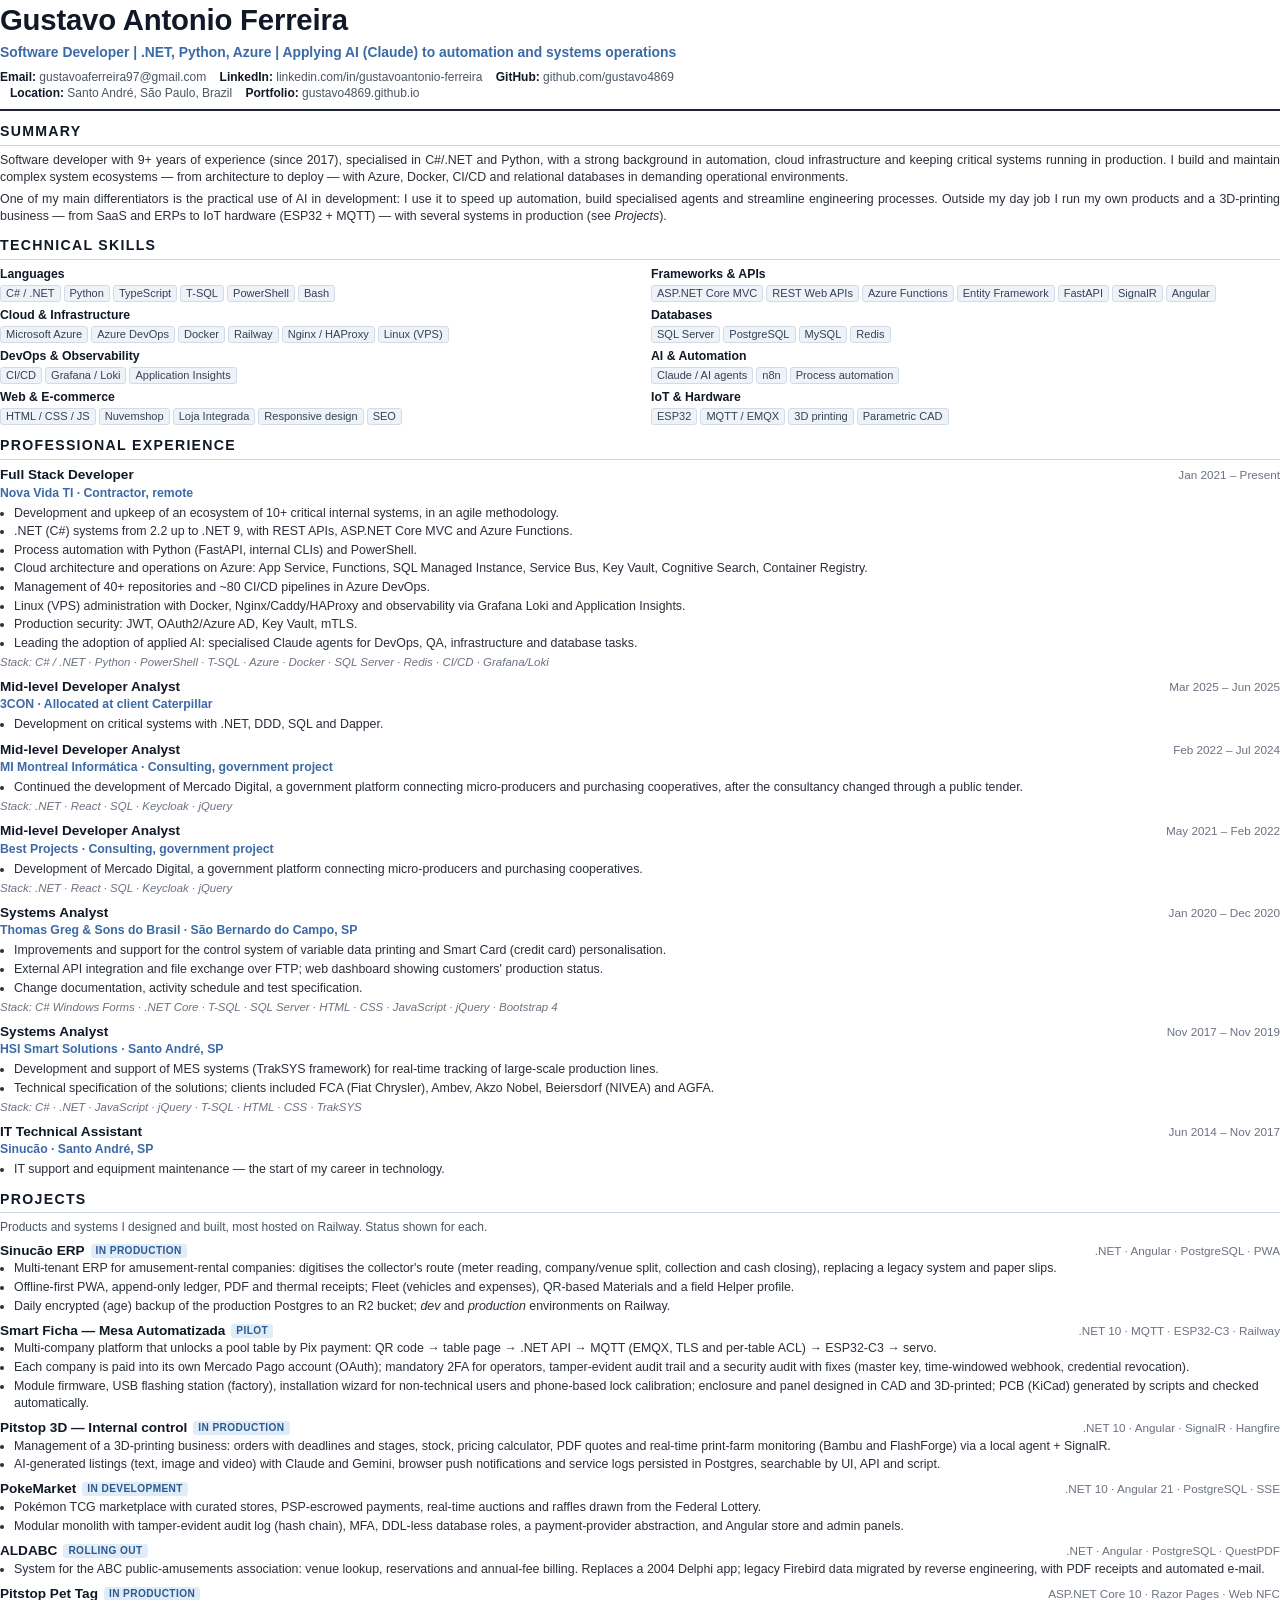
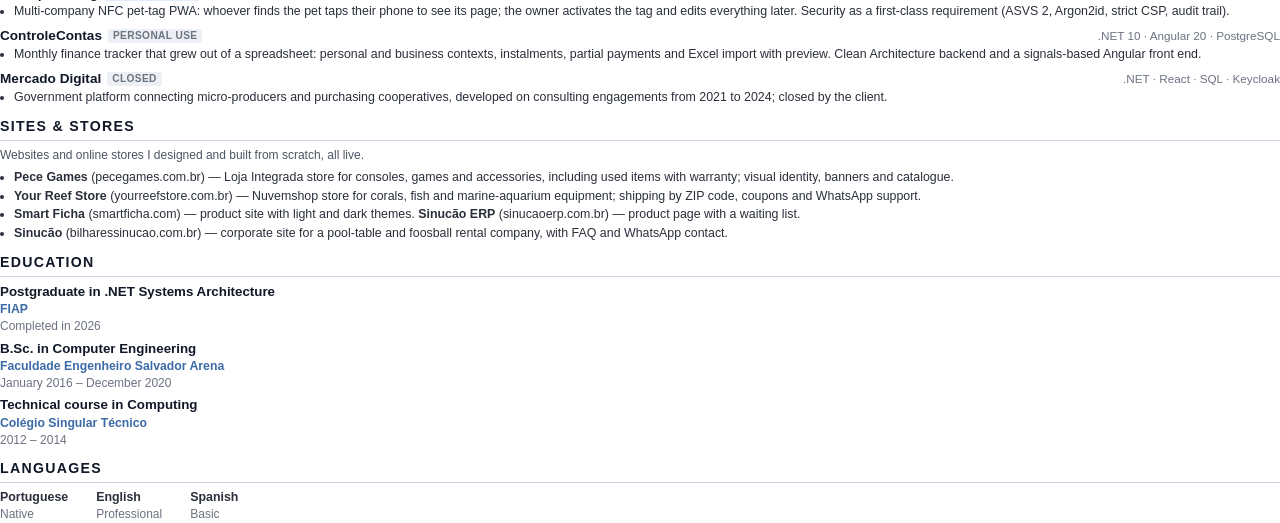
==== cv/curriculo-en.html @ bd2e569a "Site de portfólio e currículo (PT/EN) Single page estática (HTML+CSS+JS) com projetos, sites, experi" ====
<!doctype html>
<html lang="en">
<head>
<meta charset="utf-8">
<title>Résumé — Gustavo Antonio Ferreira</title>
<link rel="stylesheet" href="cv.css">
</head>
<body>

<h1>Gustavo Antonio Ferreira</h1>
<div class="role">Software Developer | .NET, Python, Azure | Applying AI (Claude) to automation and systems operations</div>
<div class="contact"><b>Email:</b> gustavoaferreira97@gmail.com <b>LinkedIn:</b> linkedin.com/in/gustavoantonio-ferreira <b>GitHub:</b> github.com/gustavo4869<br><b>Location:</b> Santo André, São Paulo, Brazil <b>Portfolio:</b> gustavo4869.github.io</div>
<div class="rule"></div>

<h2>Summary</h2>
<p>Software developer with 9+ years of experience (since 2017), specialised in C#/.NET and Python, with a strong background in automation, cloud infrastructure and keeping critical systems running in production. I build and maintain complex system ecosystems — from architecture to deploy — with Azure, Docker, CI/CD and relational databases in demanding operational environments.</p>
<p>One of my main differentiators is the practical use of AI in development: I use it to speed up automation, build specialised agents and streamline engineering processes. Outside my day job I run my own products and a 3D-printing business — from SaaS and ERPs to IoT hardware (ESP32 + MQTT) — with several systems in production (see <i>Projects</i>).</p>

<h2>Technical skills</h2>
<div class="skills">
  <div><h3>Languages</h3><ul class="tags"><li>C# / .NET</li><li>Python</li><li>TypeScript</li><li>T-SQL</li><li>PowerShell</li><li>Bash</li></ul></div>
  <div><h3>Frameworks &amp; APIs</h3><ul class="tags"><li>ASP.NET Core MVC</li><li>REST Web APIs</li><li>Azure Functions</li><li>Entity Framework</li><li>FastAPI</li><li>SignalR</li><li>Angular</li></ul></div>
  <div><h3>Cloud &amp; Infrastructure</h3><ul class="tags"><li>Microsoft Azure</li><li>Azure DevOps</li><li>Docker</li><li>Railway</li><li>Nginx / HAProxy</li><li>Linux (VPS)</li></ul></div>
  <div><h3>Databases</h3><ul class="tags"><li>SQL Server</li><li>PostgreSQL</li><li>MySQL</li><li>Redis</li></ul></div>
  <div><h3>DevOps &amp; Observability</h3><ul class="tags"><li>CI/CD</li><li>Grafana / Loki</li><li>Application Insights</li></ul></div>
  <div><h3>AI &amp; Automation</h3><ul class="tags"><li>Claude / AI agents</li><li>n8n</li><li>Process automation</li></ul></div>
  <div><h3>Web &amp; E-commerce</h3><ul class="tags"><li>HTML / CSS / JS</li><li>Nuvemshop</li><li>Loja Integrada</li><li>Responsive design</li><li>SEO</li></ul></div>
  <div><h3>IoT &amp; Hardware</h3><ul class="tags"><li>ESP32</li><li>MQTT / EMQX</li><li>3D printing</li><li>Parametric CAD</li></ul></div>
</div>

<h2>Professional experience</h2>

<div class="job">
  <div class="head"><h3>Full Stack Developer</h3><span class="date">Jan 2021 – Present</span></div>
  <div class="org">Nova Vida TI · Contractor, remote</div>
  <ul class="b">
    <li>Development and upkeep of an ecosystem of 10+ critical internal systems, in an agile methodology.</li>
    <li>.NET (C#) systems from 2.2 up to .NET 9, with REST APIs, ASP.NET Core MVC and Azure Functions.</li>
    <li>Process automation with Python (FastAPI, internal CLIs) and PowerShell.</li>
    <li>Cloud architecture and operations on Azure: App Service, Functions, SQL Managed Instance, Service Bus, Key Vault, Cognitive Search, Container Registry.</li>
    <li>Management of 40+ repositories and ~80 CI/CD pipelines in Azure DevOps.</li>
    <li>Linux (VPS) administration with Docker, Nginx/Caddy/HAProxy and observability via Grafana Loki and Application Insights.</li>
    <li>Production security: JWT, OAuth2/Azure AD, Key Vault, mTLS.</li>
    <li>Leading the adoption of applied AI: specialised Claude agents for DevOps, QA, infrastructure and database tasks.</li>
  </ul>
  <div class="stack">Stack: C# / .NET · Python · PowerShell · T-SQL · Azure · Docker · SQL Server · Redis · CI/CD · Grafana/Loki</div>
</div>

<div class="job">
  <div class="head"><h3>Mid-level Developer Analyst</h3><span class="date">Mar 2025 – Jun 2025</span></div>
  <div class="org">3CON · Allocated at client Caterpillar</div>
  <ul class="b"><li>Development on critical systems with .NET, DDD, SQL and Dapper.</li></ul>
</div>

<div class="job">
  <div class="head"><h3>Mid-level Developer Analyst</h3><span class="date">Feb 2022 – Jul 2024</span></div>
  <div class="org">MI Montreal Informática · Consulting, government project</div>
  <ul class="b">
    <li>Continued the development of Mercado Digital, a government platform connecting micro-producers and purchasing cooperatives, after the consultancy changed through a public tender.</li>
  </ul>
  <div class="stack">Stack: .NET · React · SQL · Keycloak · jQuery</div>
</div>

<div class="job">
  <div class="head"><h3>Mid-level Developer Analyst</h3><span class="date">May 2021 – Feb 2022</span></div>
  <div class="org">Best Projects · Consulting, government project</div>
  <ul class="b">
    <li>Development of Mercado Digital, a government platform connecting micro-producers and purchasing cooperatives.</li>
  </ul>
  <div class="stack">Stack: .NET · React · SQL · Keycloak · jQuery</div>
</div>

<div class="job">
  <div class="head"><h3>Systems Analyst</h3><span class="date">Jan 2020 – Dec 2020</span></div>
  <div class="org">Thomas Greg &amp; Sons do Brasil · São Bernardo do Campo, SP</div>
  <ul class="b">
    <li>Improvements and support for the control system of variable data printing and Smart Card (credit card) personalisation.</li>
    <li>External API integration and file exchange over FTP; web dashboard showing customers' production status.</li>
    <li>Change documentation, activity schedule and test specification.</li>
  </ul>
  <div class="stack">Stack: C# Windows Forms · .NET Core · T-SQL · SQL Server · HTML · CSS · JavaScript · jQuery · Bootstrap 4</div>
</div>

<div class="job">
  <div class="head"><h3>Systems Analyst</h3><span class="date">Nov 2017 – Nov 2019</span></div>
  <div class="org">HSI Smart Solutions · Santo André, SP</div>
  <ul class="b">
    <li>Development and support of MES systems (TrakSYS framework) for real-time tracking of large-scale production lines.</li>
    <li>Technical specification of the solutions; clients included FCA (Fiat Chrysler), Ambev, Akzo Nobel, Beiersdorf (NIVEA) and AGFA.</li>
  </ul>
  <div class="stack">Stack: C# · .NET · JavaScript · jQuery · T-SQL · HTML · CSS · TrakSYS</div>
</div>

<div class="job">
  <div class="head"><h3>IT Technical Assistant</h3><span class="date">Jun 2014 – Nov 2017</span></div>
  <div class="org">Sinucão · Santo André, SP</div>
  <ul class="b"><li>IT support and equipment maintenance — the start of my career in technology.</li></ul>
</div>

<h2>Projects</h2>
<p class="lead">Products and systems I designed and built, most hosted on Railway. Status shown for each.</p>

<div class="proj">
  <div class="head"><h3>Sinucão ERP<span class="badge">In production</span></h3><span class="date">.NET · Angular · PostgreSQL · PWA</span></div>
  <ul class="b">
    <li>Multi-tenant ERP for amusement-rental companies: digitises the collector's route (meter reading, company/venue split, collection and cash closing), replacing a legacy system and paper slips.</li>
    <li>Offline-first PWA, append-only ledger, PDF and thermal receipts; Fleet (vehicles and expenses), QR-based Materials and a field Helper profile.</li>
    <li>Daily encrypted (age) backup of the production Postgres to an R2 bucket; <i>dev</i> and <i>production</i> environments on Railway.</li>
  </ul>
</div>

<div class="proj">
  <div class="head"><h3>Smart Ficha — Mesa Automatizada<span class="badge">Pilot</span></h3><span class="date">.NET 10 · MQTT · ESP32-C3 · Railway</span></div>
  <ul class="b">
    <li>Multi-company platform that unlocks a pool table by Pix payment: QR code → table page → .NET API → MQTT (EMQX, TLS and per-table ACL) → ESP32-C3 → servo.</li>
    <li>Each company is paid into its own Mercado Pago account (OAuth); mandatory 2FA for operators, tamper-evident audit trail and a security audit with fixes (master key, time-windowed webhook, credential revocation).</li>
    <li>Module firmware, USB flashing station (factory), installation wizard for non-technical users and phone-based lock calibration; enclosure and panel designed in CAD and 3D-printed; PCB (KiCad) generated by scripts and checked automatically.</li>
  </ul>
</div>

<div class="proj">
  <div class="head"><h3>Pitstop 3D — Internal control<span class="badge">In production</span></h3><span class="date">.NET 10 · Angular · SignalR · Hangfire</span></div>
  <ul class="b">
    <li>Management of a 3D-printing business: orders with deadlines and stages, stock, pricing calculator, PDF quotes and real-time print-farm monitoring (Bambu and FlashForge) via a local agent + SignalR.</li>
    <li>AI-generated listings (text, image and video) with Claude and Gemini, browser push notifications and service logs persisted in Postgres, searchable by UI, API and script.</li>
  </ul>
</div>

<div class="proj">
  <div class="head"><h3>PokeMarket<span class="badge">In development</span></h3><span class="date">.NET 10 · Angular 21 · PostgreSQL · SSE</span></div>
  <ul class="b">
    <li>Pokémon TCG marketplace with curated stores, PSP-escrowed payments, real-time auctions and raffles drawn from the Federal Lottery.</li>
    <li>Modular monolith with tamper-evident audit log (hash chain), MFA, DDL-less database roles, a payment-provider abstraction, and Angular store and admin panels.</li>
  </ul>
</div>

<div class="proj">
  <div class="head"><h3>ALDABC<span class="badge">Rolling out</span></h3><span class="date">.NET · Angular · PostgreSQL · QuestPDF</span></div>
  <ul class="b">
    <li>System for the ABC public-amusements association: venue lookup, reservations and annual-fee billing. Replaces a 2004 Delphi app; legacy Firebird data migrated by reverse engineering, with PDF receipts and automated e-mail.</li>
  </ul>
</div>

<div class="proj">
  <div class="head"><h3>Pitstop Pet Tag<span class="badge">In production</span></h3><span class="date">ASP.NET Core 10 · Razor Pages · Web NFC</span></div>
  <ul class="b">
    <li>Multi-company NFC pet-tag PWA: whoever finds the pet taps their phone to see its page; the owner activates the tag and edits everything later. Security as a first-class requirement (ASVS 2, Argon2id, strict CSP, audit trail).</li>
  </ul>
</div>

<div class="proj">
  <div class="head"><h3>ControleContas<span class="badge off">Personal use</span></h3><span class="date">.NET 10 · Angular 20 · PostgreSQL</span></div>
  <ul class="b">
    <li>Monthly finance tracker that grew out of a spreadsheet: personal and business contexts, instalments, partial payments and Excel import with preview. Clean Architecture backend and a signals-based Angular front end.</li>
  </ul>
</div>

<div class="proj">
  <div class="head"><h3>Mercado Digital<span class="badge off">Closed</span></h3><span class="date">.NET · React · SQL · Keycloak</span></div>
  <ul class="b">
    <li>Government platform connecting micro-producers and purchasing cooperatives, developed on consulting engagements from 2021 to 2024; closed by the client.</li>
  </ul>
</div>

<h2>Sites &amp; stores</h2>
<p class="lead">Websites and online stores I designed and built from scratch, all live.</p>
<ul class="b">
  <li><b>Pece Games</b> (pecegames.com.br) — Loja Integrada store for consoles, games and accessories, including used items with warranty; visual identity, banners and catalogue.</li>
  <li><b>Your Reef Store</b> (yourreefstore.com.br) — Nuvemshop store for corals, fish and marine-aquarium equipment; shipping by ZIP code, coupons and WhatsApp support.</li>
  <li><b>Smart Ficha</b> (smartficha.com) — product site with light and dark themes. <b>Sinucão ERP</b> (sinucaoerp.com.br) — product page with a waiting list.</li>
  <li><b>Sinucão</b> (bilharessinucao.com.br) — corporate site for a pool-table and foosball rental company, with FAQ and WhatsApp contact.</li>
</ul>

<h2>Education</h2>
<div class="edu">
  <div><h3>Postgraduate in .NET Systems Architecture</h3><div class="org">FIAP</div><span>Completed in 2026</span></div>
  <div><h3>B.Sc. in Computer Engineering</h3><div class="org">Faculdade Engenheiro Salvador Arena</div><span>January 2016 – December 2020</span></div>
  <div><h3>Technical course in Computing</h3><div class="org">Colégio Singular Técnico</div><span>2012 – 2014</span></div>
</div>

<h2>Languages</h2>
<div class="langs"><div><b>Portuguese</b><span>Native</span></div><div><b>English</b><span>Professional</span></div><div><b>Spanish</b><span>Basic</span></div></div>

</body>
</html>
---- cv/cv.css ----
@page { size: A4; margin: 14mm 15mm 14mm 15mm; }
* { box-sizing: border-box; }
html { -webkit-print-color-adjust: exact; print-color-adjust: exact; }
body { margin: 0; font: 9.3pt/1.38 Arial, Helvetica, sans-serif; color: #2a2f3a; }
h1 { margin: 0; font-size: 22pt; color: #111827; letter-spacing: -.2px; }
.role { margin: 3px 0 6px; font-weight: 700; font-size: 10.4pt; color: #3b6aa6; }
.contact { font-size: 9pt; color: #4b5563; margin-bottom: 7px; }
.contact b { color: #111827; margin-left: 10px; }
.contact b:first-child { margin-left: 0; }
.rule { height: 2.5px; background: #1e2433; margin: 6px 0 4px; }
h2 { font-size: 10.6pt; letter-spacing: 1.3px; text-transform: uppercase; color: #111827;
     border-bottom: 1.5px solid #cbd5e1; padding-bottom: 3px; margin: 11px 0 6px; }
p { margin: 0 0 5px; text-align: justify; }
.skills { display: grid; grid-template-columns: 1fr 1fr; gap: 5px 22px; }
.skills h3 { margin: 0 0 2px; font-size: 9.2pt; color: #111827; }
.tags { display: flex; flex-wrap: wrap; gap: 3px; margin: 0; padding: 0; list-style: none; }
.tags li { font-size: 8.3pt; border: 1px solid #d3dbe6; background: #eef3f9; border-radius: 3px; padding: 0 5px; color: #374151; }
.job, .proj { break-inside: avoid; margin-bottom: 7px; }
.head { display: flex; justify-content: space-between; align-items: baseline; gap: 10px; }
.head h3 { margin: 0; font-size: 10.2pt; color: #111827; }
.date { font-size: 8.8pt; color: #6b7280; white-space: nowrap; }
.org { margin: 0 0 3px; font-weight: 700; font-size: 9.2pt; color: #3b6aa6; }
ul.b { margin: 0 0 3px; padding-left: 14px; }
ul.b li { margin-bottom: 1.5px; }
.stack { font-style: italic; font-size: 8.6pt; color: #6b7280; margin: 2px 0 0; }
.badge { display: inline-block; font-size: 7.6pt; font-weight: 700; letter-spacing: .4px; text-transform: uppercase;
         border-radius: 3px; padding: 0 5px; margin-left: 6px; vertical-align: 1px; background: #e0ecf8; color: #2c5a8f; }
.badge.off { background: #eceff3; color: #6b7280; }
.lead { color: #4b5563; font-size: 9pt; margin-bottom: 6px; }
.edu h3 { margin: 0; font-size: 10pt; color: #111827; }
.edu div { margin-bottom: 5px; break-inside: avoid; }
.edu span { display: block; font-size: 9pt; color: #6b7280; }
.edu .org { margin: 0; }
.langs { display: flex; gap: 28px; }
.langs b { display: block; }
.langs span { font-size: 9pt; color: #6b7280; }
.pb { break-before: page; }
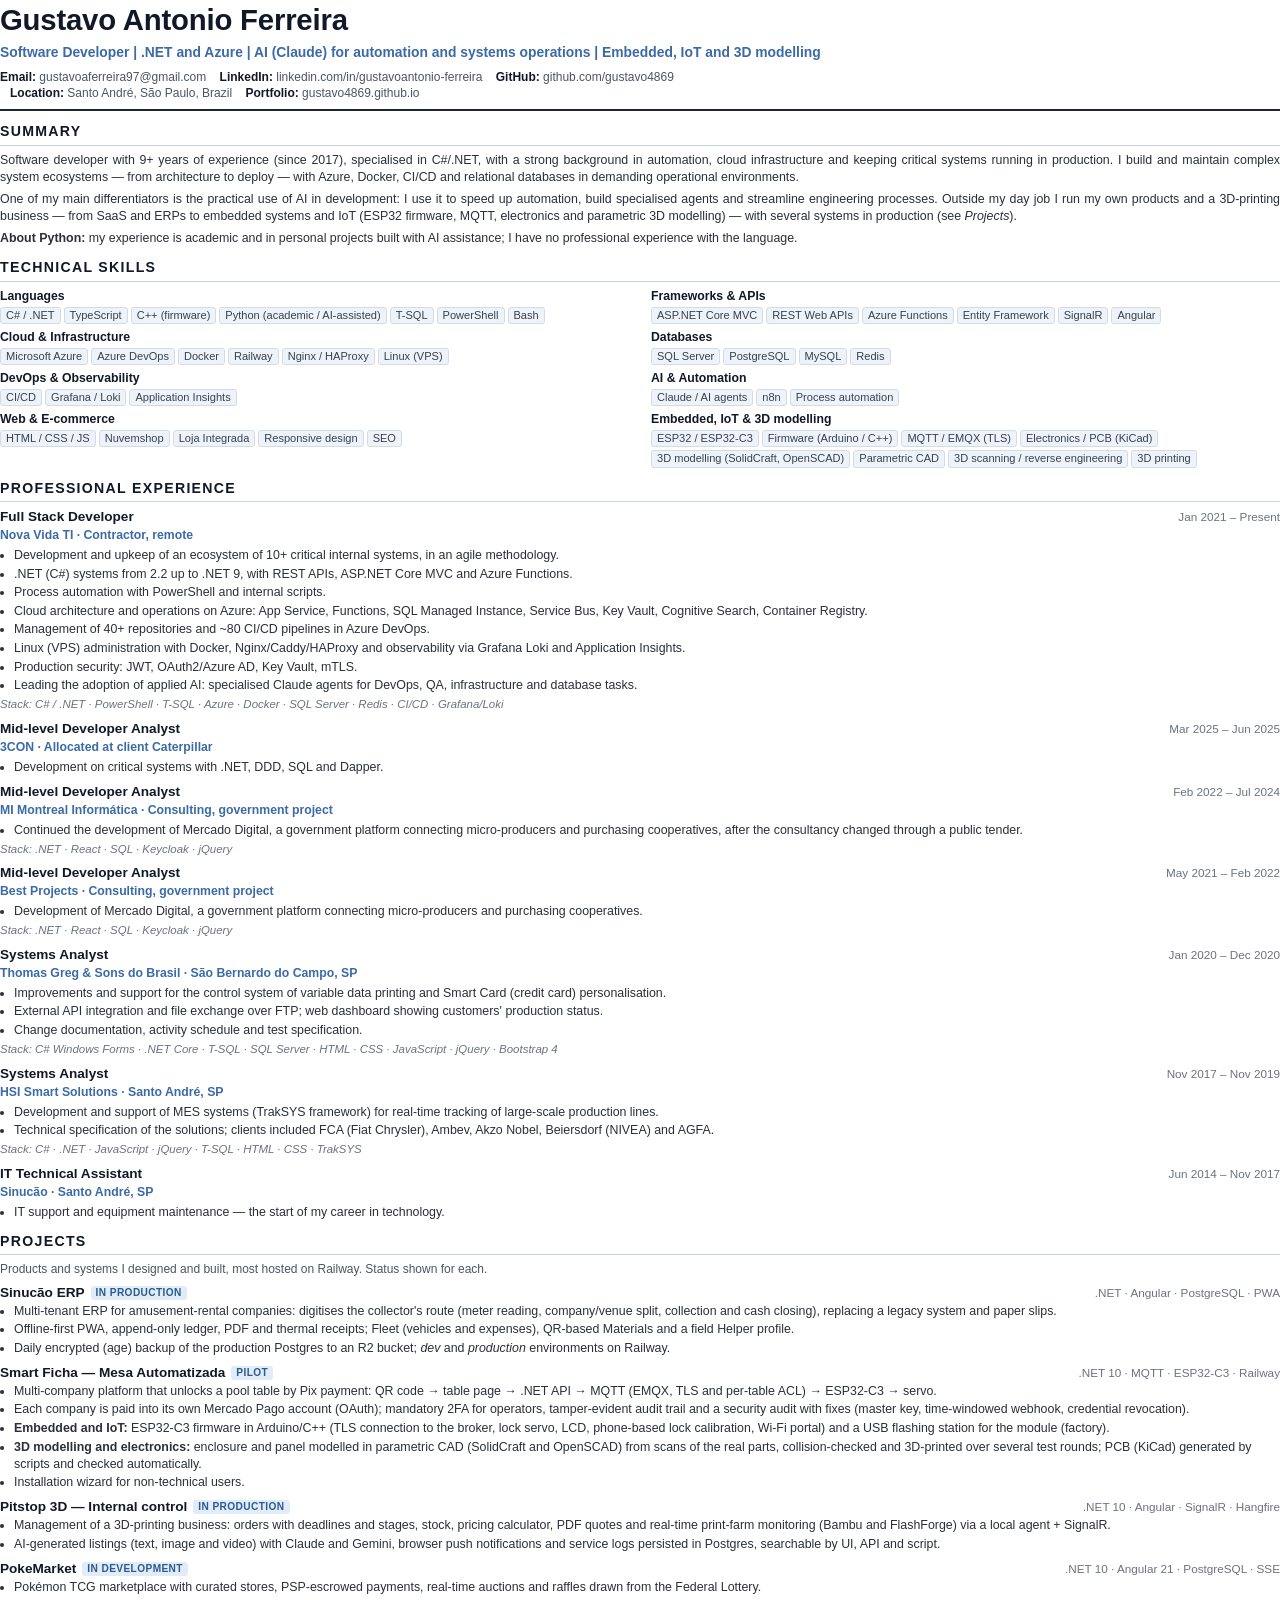
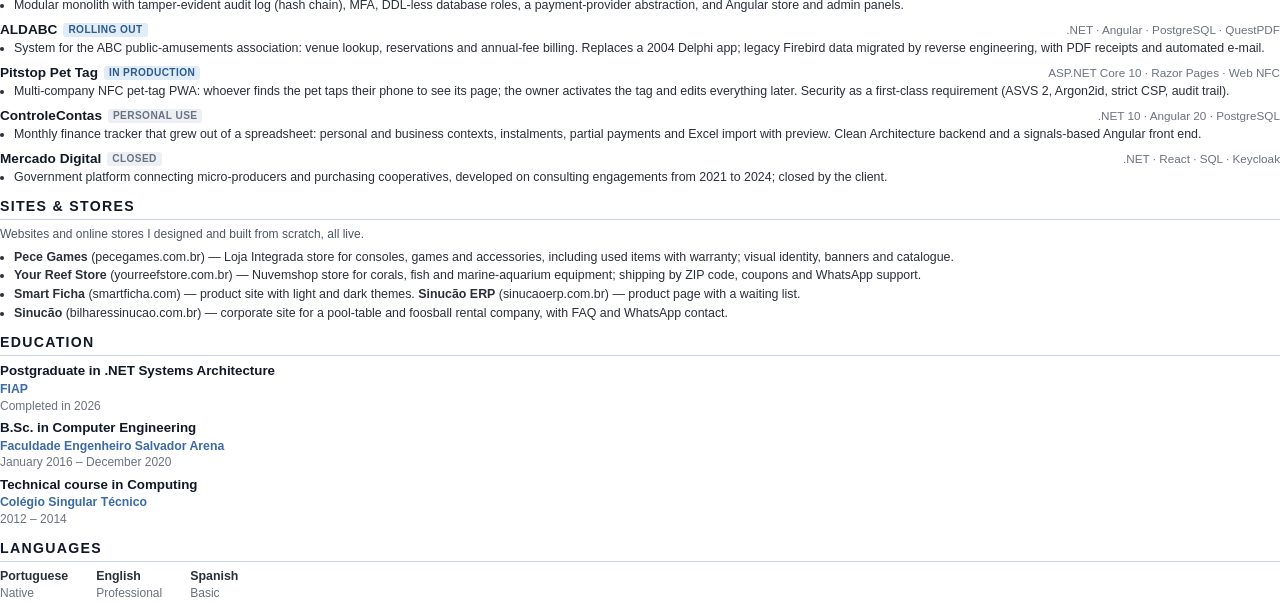
==== commit 41393040: "Python só como acadêmico/com apoio de IA; adiciona embarcados, IoT e modelagem 3D Remove Python e Fa" ====
--- a/cv/curriculo-en.html
+++ b/cv/curriculo-en.html
@@ -8,24 +8,25 @@
 <body>
 
 <h1>Gustavo Antonio Ferreira</h1>
-<div class="role">Software Developer | .NET, Python, Azure | Applying AI (Claude) to automation and systems operations</div>
+<div class="role">Software Developer | .NET and Azure | AI (Claude) for automation and systems operations | Embedded, IoT and 3D modelling</div>
 <div class="contact"><b>Email:</b> gustavoaferreira97@gmail.com <b>LinkedIn:</b> linkedin.com/in/gustavoantonio-ferreira <b>GitHub:</b> github.com/gustavo4869<br><b>Location:</b> Santo André, São Paulo, Brazil <b>Portfolio:</b> gustavo4869.github.io</div>
 <div class="rule"></div>
 
 <h2>Summary</h2>
-<p>Software developer with 9+ years of experience (since 2017), specialised in C#/.NET and Python, with a strong background in automation, cloud infrastructure and keeping critical systems running in production. I build and maintain complex system ecosystems — from architecture to deploy — with Azure, Docker, CI/CD and relational databases in demanding operational environments.</p>
-<p>One of my main differentiators is the practical use of AI in development: I use it to speed up automation, build specialised agents and streamline engineering processes. Outside my day job I run my own products and a 3D-printing business — from SaaS and ERPs to IoT hardware (ESP32 + MQTT) — with several systems in production (see <i>Projects</i>).</p>
+<p>Software developer with 9+ years of experience (since 2017), specialised in C#/.NET, with a strong background in automation, cloud infrastructure and keeping critical systems running in production. I build and maintain complex system ecosystems — from architecture to deploy — with Azure, Docker, CI/CD and relational databases in demanding operational environments.</p>
+<p>One of my main differentiators is the practical use of AI in development: I use it to speed up automation, build specialised agents and streamline engineering processes. Outside my day job I run my own products and a 3D-printing business — from SaaS and ERPs to embedded systems and IoT (ESP32 firmware, MQTT, electronics and parametric 3D modelling) — with several systems in production (see <i>Projects</i>).</p>
+<p><b>About Python:</b> my experience is academic and in personal projects built with AI assistance; I have no professional experience with the language.</p>
 
 <h2>Technical skills</h2>
 <div class="skills">
-  <div><h3>Languages</h3><ul class="tags"><li>C# / .NET</li><li>Python</li><li>TypeScript</li><li>T-SQL</li><li>PowerShell</li><li>Bash</li></ul></div>
-  <div><h3>Frameworks &amp; APIs</h3><ul class="tags"><li>ASP.NET Core MVC</li><li>REST Web APIs</li><li>Azure Functions</li><li>Entity Framework</li><li>FastAPI</li><li>SignalR</li><li>Angular</li></ul></div>
+  <div><h3>Languages</h3><ul class="tags"><li>C# / .NET</li><li>TypeScript</li><li>C++ (firmware)</li><li>Python (academic / AI-assisted)</li><li>T-SQL</li><li>PowerShell</li><li>Bash</li></ul></div>
+  <div><h3>Frameworks &amp; APIs</h3><ul class="tags"><li>ASP.NET Core MVC</li><li>REST Web APIs</li><li>Azure Functions</li><li>Entity Framework</li><li>SignalR</li><li>Angular</li></ul></div>
   <div><h3>Cloud &amp; Infrastructure</h3><ul class="tags"><li>Microsoft Azure</li><li>Azure DevOps</li><li>Docker</li><li>Railway</li><li>Nginx / HAProxy</li><li>Linux (VPS)</li></ul></div>
   <div><h3>Databases</h3><ul class="tags"><li>SQL Server</li><li>PostgreSQL</li><li>MySQL</li><li>Redis</li></ul></div>
   <div><h3>DevOps &amp; Observability</h3><ul class="tags"><li>CI/CD</li><li>Grafana / Loki</li><li>Application Insights</li></ul></div>
   <div><h3>AI &amp; Automation</h3><ul class="tags"><li>Claude / AI agents</li><li>n8n</li><li>Process automation</li></ul></div>
   <div><h3>Web &amp; E-commerce</h3><ul class="tags"><li>HTML / CSS / JS</li><li>Nuvemshop</li><li>Loja Integrada</li><li>Responsive design</li><li>SEO</li></ul></div>
-  <div><h3>IoT &amp; Hardware</h3><ul class="tags"><li>ESP32</li><li>MQTT / EMQX</li><li>3D printing</li><li>Parametric CAD</li></ul></div>
+  <div><h3>Embedded, IoT &amp; 3D modelling</h3><ul class="tags"><li>ESP32 / ESP32-C3</li><li>Firmware (Arduino / C++)</li><li>MQTT / EMQX (TLS)</li><li>Electronics / PCB (KiCad)</li><li>3D modelling (SolidCraft, OpenSCAD)</li><li>Parametric CAD</li><li>3D scanning / reverse engineering</li><li>3D printing</li></ul></div>
 </div>
 
 <h2>Professional experience</h2>
@@ -36,14 +37,14 @@
   <ul class="b">
     <li>Development and upkeep of an ecosystem of 10+ critical internal systems, in an agile methodology.</li>
     <li>.NET (C#) systems from 2.2 up to .NET 9, with REST APIs, ASP.NET Core MVC and Azure Functions.</li>
-    <li>Process automation with Python (FastAPI, internal CLIs) and PowerShell.</li>
+    <li>Process automation with PowerShell and internal scripts.</li>
     <li>Cloud architecture and operations on Azure: App Service, Functions, SQL Managed Instance, Service Bus, Key Vault, Cognitive Search, Container Registry.</li>
     <li>Management of 40+ repositories and ~80 CI/CD pipelines in Azure DevOps.</li>
     <li>Linux (VPS) administration with Docker, Nginx/Caddy/HAProxy and observability via Grafana Loki and Application Insights.</li>
     <li>Production security: JWT, OAuth2/Azure AD, Key Vault, mTLS.</li>
     <li>Leading the adoption of applied AI: specialised Claude agents for DevOps, QA, infrastructure and database tasks.</li>
   </ul>
-  <div class="stack">Stack: C# / .NET · Python · PowerShell · T-SQL · Azure · Docker · SQL Server · Redis · CI/CD · Grafana/Loki</div>
+  <div class="stack">Stack: C# / .NET · PowerShell · T-SQL · Azure · Docker · SQL Server · Redis · CI/CD · Grafana/Loki</div>
 </div>
 
 <div class="job">
@@ -114,7 +115,9 @@
   <ul class="b">
     <li>Multi-company platform that unlocks a pool table by Pix payment: QR code → table page → .NET API → MQTT (EMQX, TLS and per-table ACL) → ESP32-C3 → servo.</li>
     <li>Each company is paid into its own Mercado Pago account (OAuth); mandatory 2FA for operators, tamper-evident audit trail and a security audit with fixes (master key, time-windowed webhook, credential revocation).</li>
-    <li>Module firmware, USB flashing station (factory), installation wizard for non-technical users and phone-based lock calibration; enclosure and panel designed in CAD and 3D-printed; PCB (KiCad) generated by scripts and checked automatically.</li>
+    <li><b>Embedded and IoT:</b> ESP32-C3 firmware in Arduino/C++ (TLS connection to the broker, lock servo, LCD, phone-based lock calibration, Wi-Fi portal) and a USB flashing station for the module (factory).</li>
+    <li><b>3D modelling and electronics:</b> enclosure and panel modelled in parametric CAD (SolidCraft and OpenSCAD) from scans of the real parts, collision-checked and 3D-printed over several test rounds; PCB (KiCad) generated by scripts and checked automatically.</li>
+    <li>Installation wizard for non-technical users.</li>
   </ul>
 </div>
 
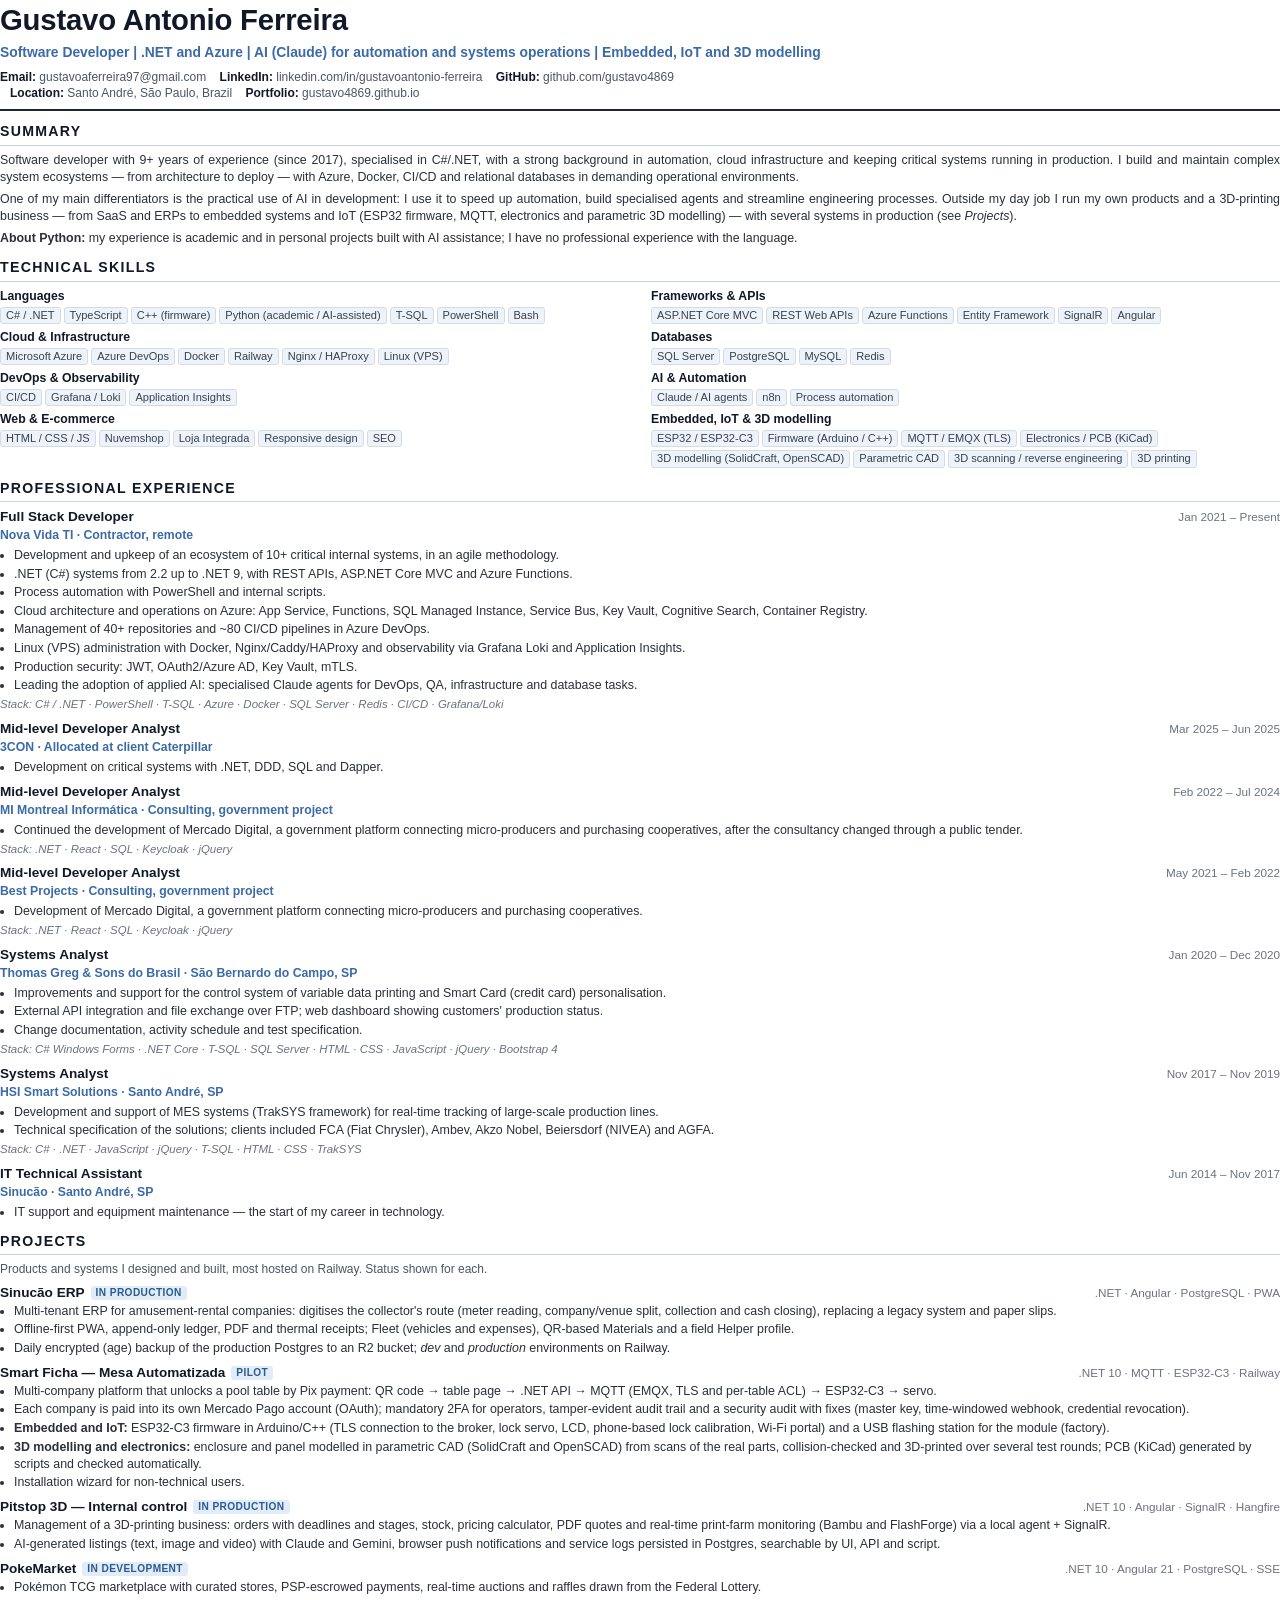
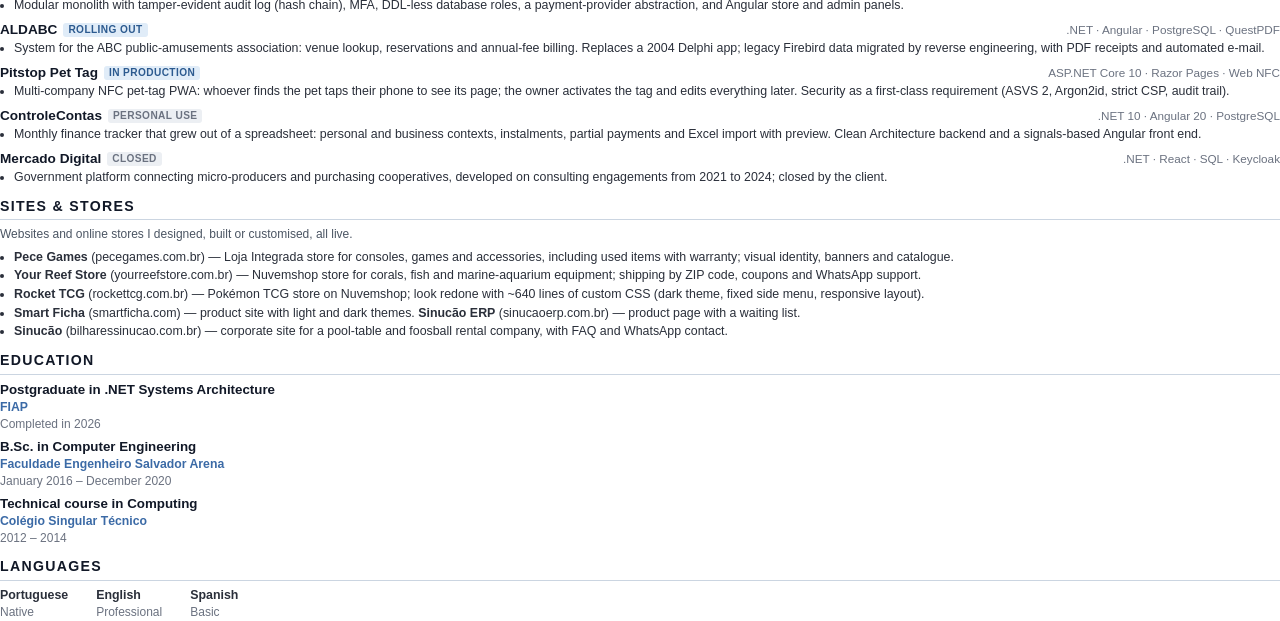
==== commit 194c3da6: "Adiciona a loja Rocket TCG em Sites e lojas (site e currículos PT/EN) Co-Authored-By: Claude Sonnet " ====
--- a/cv/curriculo-en.html
+++ b/cv/curriculo-en.html
@@ -166,10 +166,11 @@
 </div>
 
 <h2>Sites &amp; stores</h2>
-<p class="lead">Websites and online stores I designed and built from scratch, all live.</p>
+<p class="lead">Websites and online stores I designed, built or customised, all live.</p>
 <ul class="b">
   <li><b>Pece Games</b> (pecegames.com.br) — Loja Integrada store for consoles, games and accessories, including used items with warranty; visual identity, banners and catalogue.</li>
   <li><b>Your Reef Store</b> (yourreefstore.com.br) — Nuvemshop store for corals, fish and marine-aquarium equipment; shipping by ZIP code, coupons and WhatsApp support.</li>
+  <li><b>Rocket TCG</b> (rockettcg.com.br) — Pokémon TCG store on Nuvemshop; look redone with ~640 lines of custom CSS (dark theme, fixed side menu, responsive layout).</li>
   <li><b>Smart Ficha</b> (smartficha.com) — product site with light and dark themes. <b>Sinucão ERP</b> (sinucaoerp.com.br) — product page with a waiting list.</li>
   <li><b>Sinucão</b> (bilharessinucao.com.br) — corporate site for a pool-table and foosball rental company, with FAQ and WhatsApp contact.</li>
 </ul>
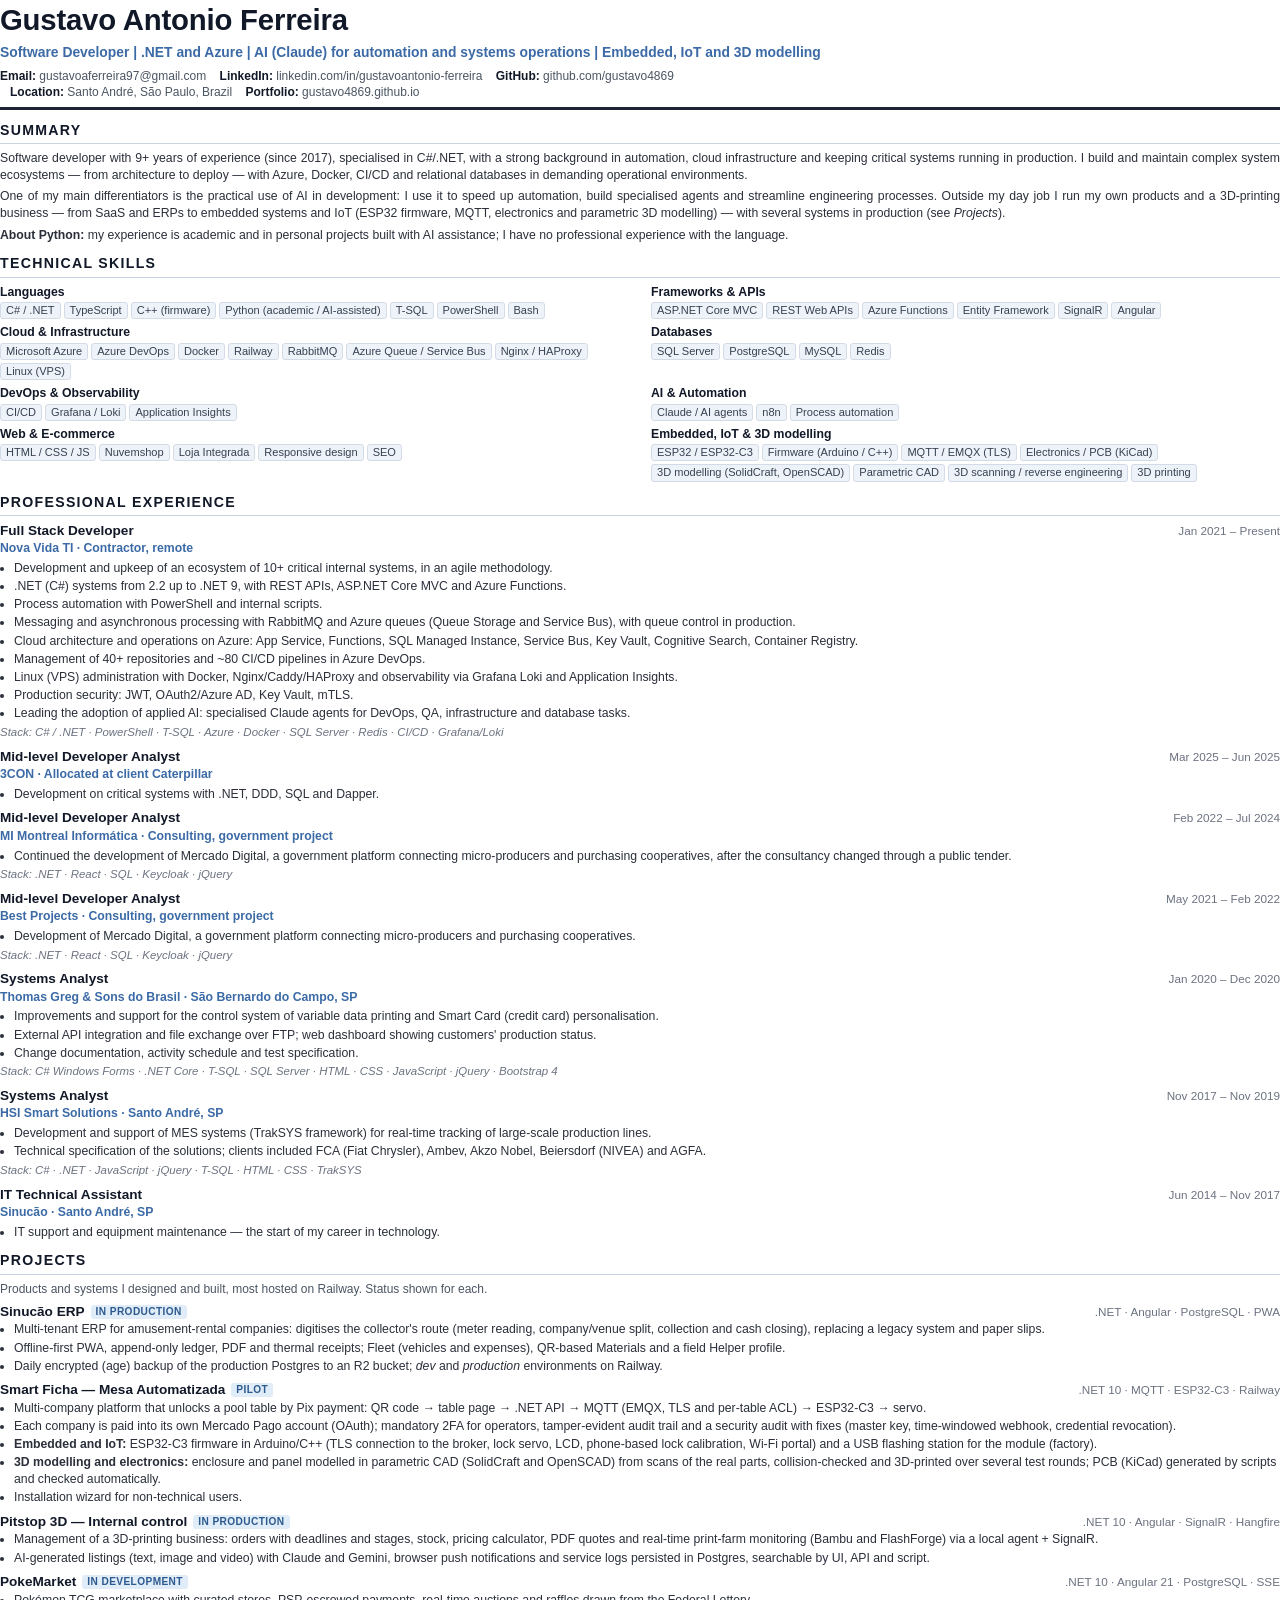
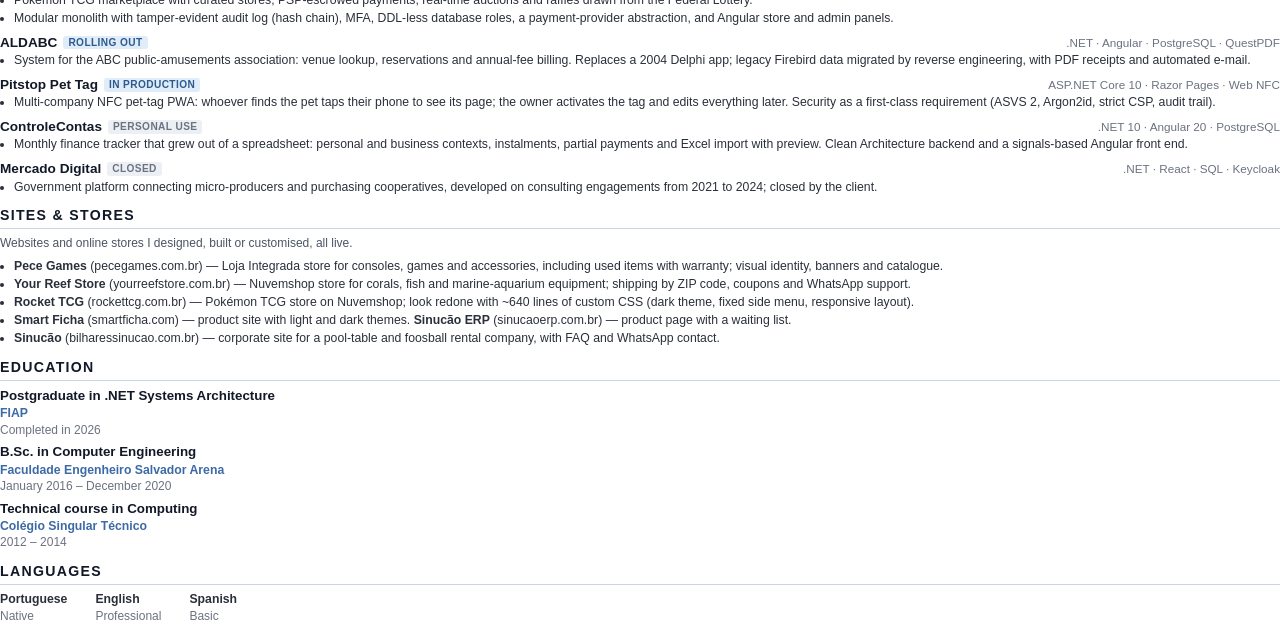
==== commit 10026b73: "RabbitMQ e filas do Azure como experiência profissional (site e currículos) Co-Authored-By: Claude S" ====
--- a/cv/curriculo-en.html
+++ b/cv/curriculo-en.html
@@ -21,7 +21,7 @@
 <div class="skills">
   <div><h3>Languages</h3><ul class="tags"><li>C# / .NET</li><li>TypeScript</li><li>C++ (firmware)</li><li>Python (academic / AI-assisted)</li><li>T-SQL</li><li>PowerShell</li><li>Bash</li></ul></div>
   <div><h3>Frameworks &amp; APIs</h3><ul class="tags"><li>ASP.NET Core MVC</li><li>REST Web APIs</li><li>Azure Functions</li><li>Entity Framework</li><li>SignalR</li><li>Angular</li></ul></div>
-  <div><h3>Cloud &amp; Infrastructure</h3><ul class="tags"><li>Microsoft Azure</li><li>Azure DevOps</li><li>Docker</li><li>Railway</li><li>Nginx / HAProxy</li><li>Linux (VPS)</li></ul></div>
+  <div><h3>Cloud &amp; Infrastructure</h3><ul class="tags"><li>Microsoft Azure</li><li>Azure DevOps</li><li>Docker</li><li>Railway</li><li>RabbitMQ</li><li>Azure Queue / Service Bus</li><li>Nginx / HAProxy</li><li>Linux (VPS)</li></ul></div>
   <div><h3>Databases</h3><ul class="tags"><li>SQL Server</li><li>PostgreSQL</li><li>MySQL</li><li>Redis</li></ul></div>
   <div><h3>DevOps &amp; Observability</h3><ul class="tags"><li>CI/CD</li><li>Grafana / Loki</li><li>Application Insights</li></ul></div>
   <div><h3>AI &amp; Automation</h3><ul class="tags"><li>Claude / AI agents</li><li>n8n</li><li>Process automation</li></ul></div>
@@ -38,6 +38,7 @@
     <li>Development and upkeep of an ecosystem of 10+ critical internal systems, in an agile methodology.</li>
     <li>.NET (C#) systems from 2.2 up to .NET 9, with REST APIs, ASP.NET Core MVC and Azure Functions.</li>
     <li>Process automation with PowerShell and internal scripts.</li>
+    <li>Messaging and asynchronous processing with RabbitMQ and Azure queues (Queue Storage and Service Bus), with queue control in production.</li>
     <li>Cloud architecture and operations on Azure: App Service, Functions, SQL Managed Instance, Service Bus, Key Vault, Cognitive Search, Container Registry.</li>
     <li>Management of 40+ repositories and ~80 CI/CD pipelines in Azure DevOps.</li>
     <li>Linux (VPS) administration with Docker, Nginx/Caddy/HAProxy and observability via Grafana Loki and Application Insights.</li>
--- a/cv/cv.css
+++ b/cv/cv.css
@@ -1,7 +1,7 @@
-@page { size: A4; margin: 14mm 15mm 14mm 15mm; }
+@page { size: A4; margin: 12mm 15mm 12mm 15mm; }
 * { box-sizing: border-box; }
 html { -webkit-print-color-adjust: exact; print-color-adjust: exact; }
-body { margin: 0; font: 9.3pt/1.38 Arial, Helvetica, sans-serif; color: #2a2f3a; }
+body { margin: 0; font: 9.2pt/1.36 Arial, Helvetica, sans-serif; color: #2a2f3a; }
 h1 { margin: 0; font-size: 22pt; color: #111827; letter-spacing: -.2px; }
 .role { margin: 3px 0 6px; font-weight: 700; font-size: 10.4pt; color: #3b6aa6; }
 .contact { font-size: 9pt; color: #4b5563; margin-bottom: 7px; }
